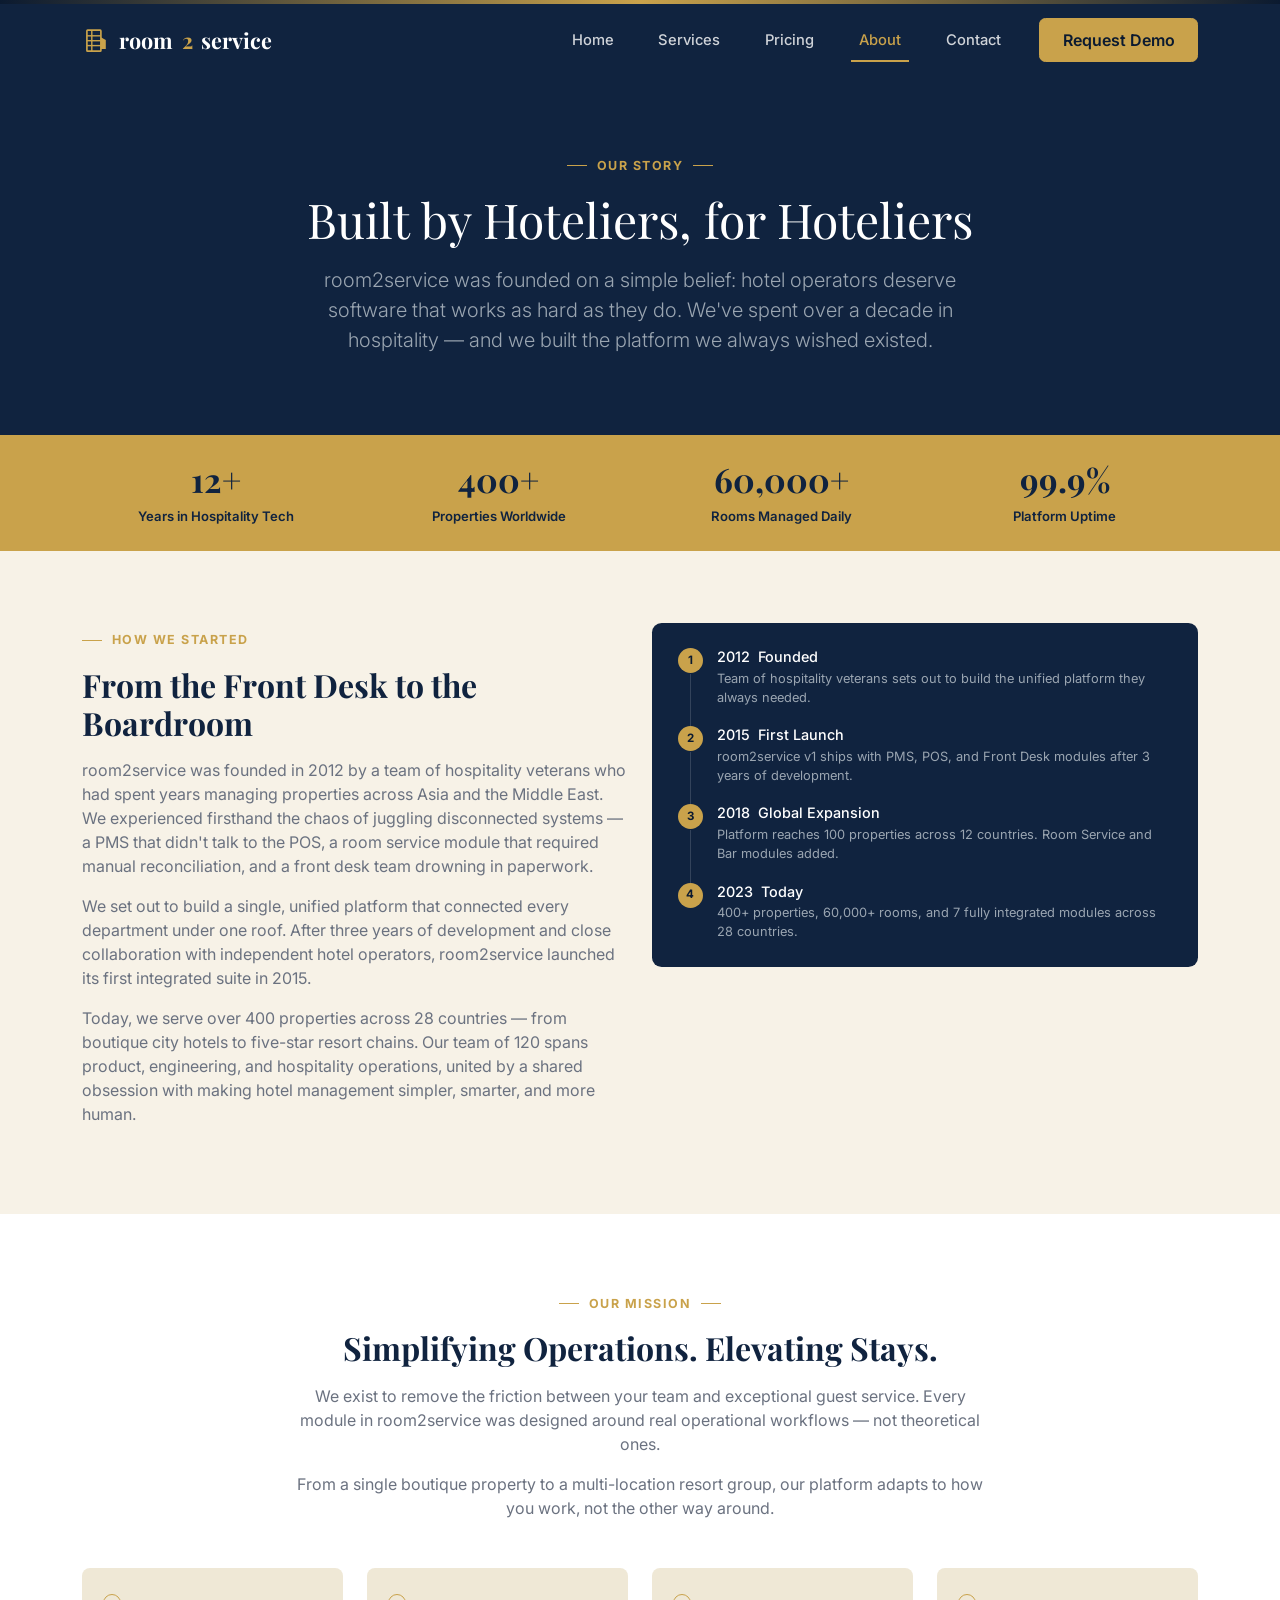
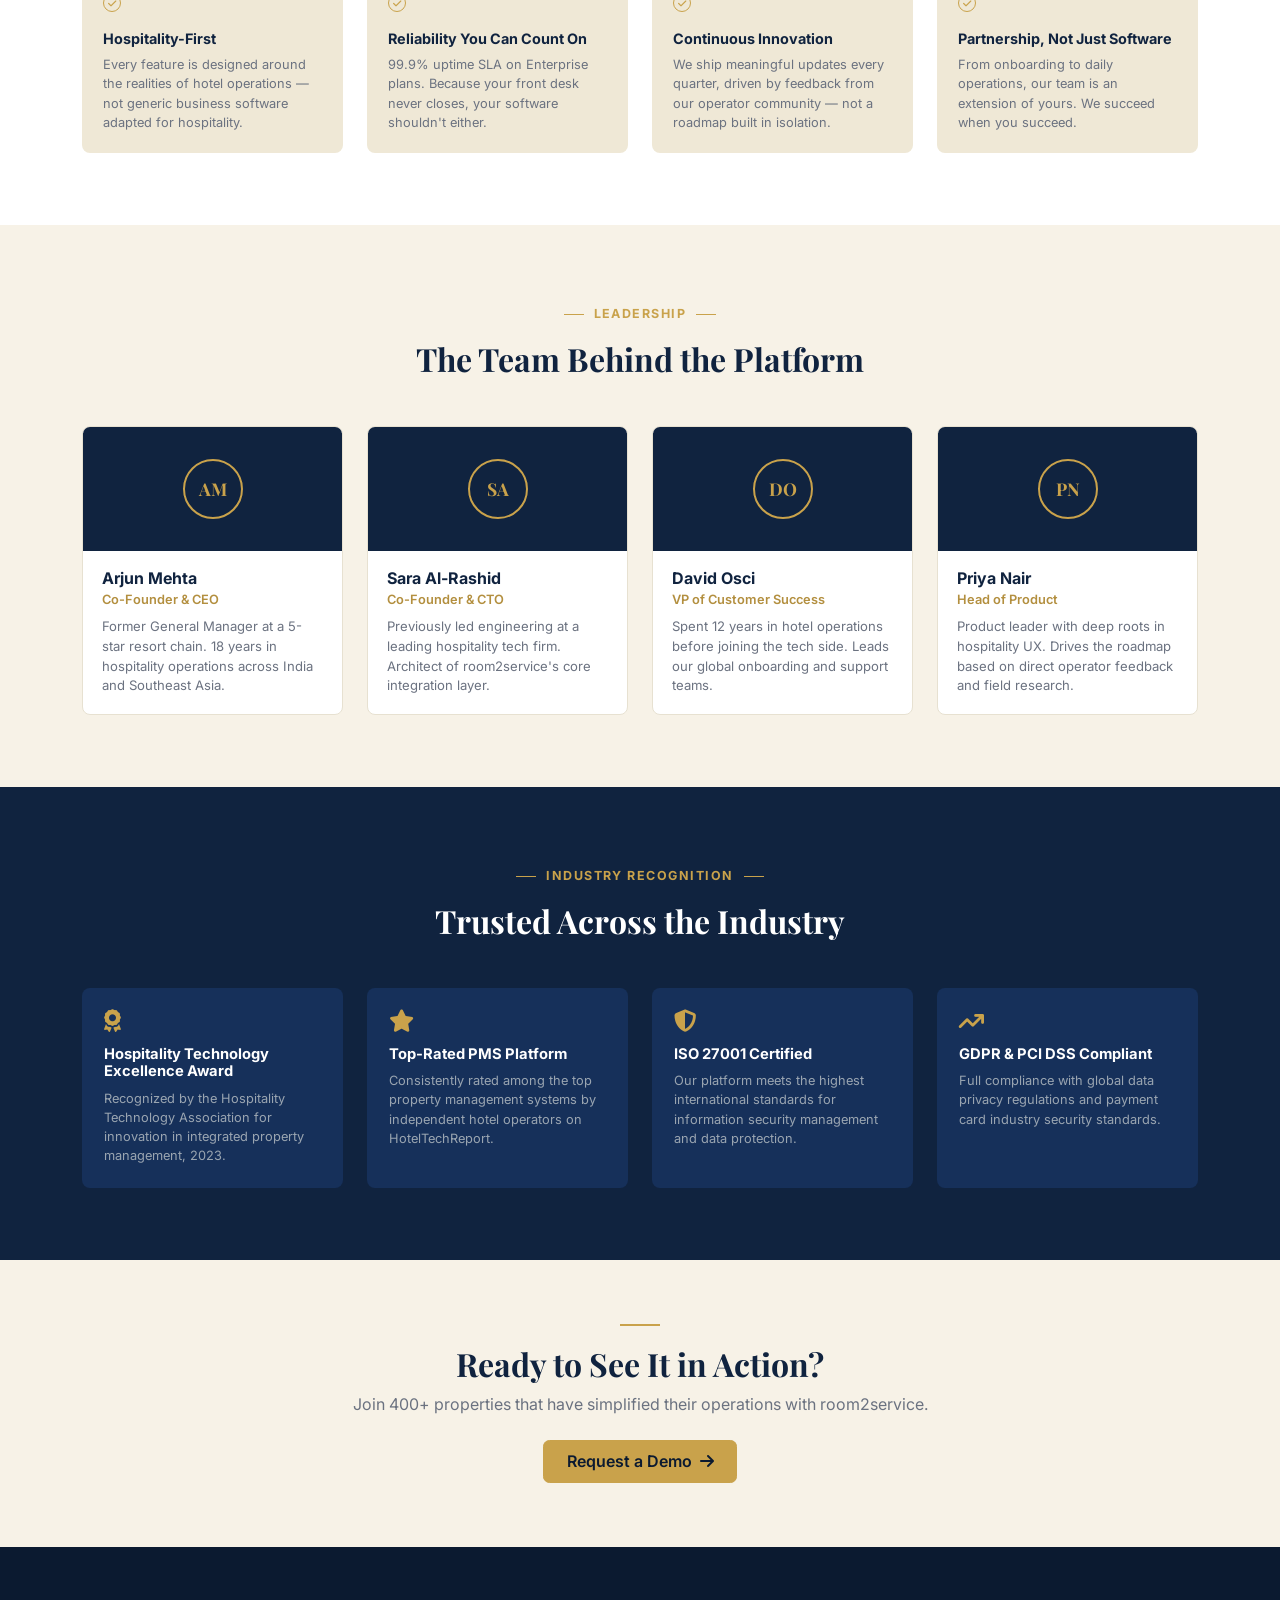
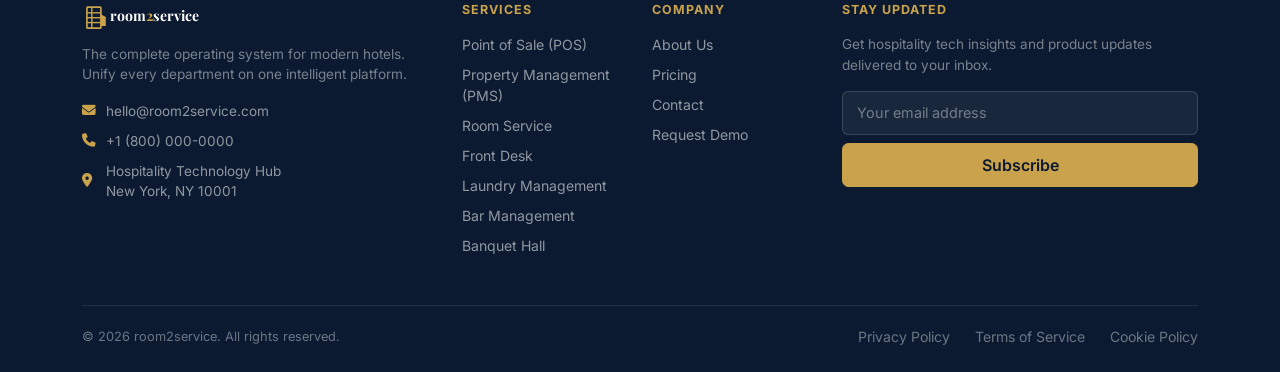
==== about.html @ 66273a43 "1st update" ====
<!doctype html>
<html lang="en">
<head>
<meta charset="UTF-8">
<meta name="viewport" content="width=device-width, initial-scale=1">
<title>About — room2service</title>
<link rel="icon" type="image/svg+xml" href="assets/logo-icon.svg">
<link rel="preconnect" href="https://fonts.googleapis.com">
<link href="https://fonts.googleapis.com/css2?family=Playfair+Display:wght@700;800&family=Inter:wght@400;500;600;700&display=swap" rel="stylesheet">
<link href="https://cdn.jsdelivr.net/npm/bootstrap@5.3.3/dist/css/bootstrap.min.css" rel="stylesheet">
<link rel="stylesheet" href="https://cdnjs.cloudflare.com/ajax/libs/font-awesome/6.5.1/css/all.min.css">
<link rel="stylesheet" href="css/style.css">
</head>
<body>

<div class="top-accent-bar"></div>

<!-- ===================== HEADER ===================== -->
<header class="site-header">
  <div class="container">
    <nav class="navbar navbar-expand-lg p-0">
      <a class="brand" href="index.html">
        <img src="assets/logo-icon.svg" alt="room2service logo">
        room<span class="two">2</span>service
      </a>
      <button class="navbar-toggler" type="button" data-bs-toggle="collapse" data-bs-target="#mainNav">
        <span class="navbar-toggler-icon"></span>
      </button>
      <div class="collapse navbar-collapse justify-content-end" id="mainNav">
        <ul class="navbar-nav site-nav align-items-lg-center py-3 py-lg-0">
          <li class="nav-item"><a class="nav-link" href="index.html">Home</a></li>
          <li class="nav-item"><a class="nav-link" href="services.html">Services</a></li>
          <li class="nav-item"><a class="nav-link" href="pricing.html">Pricing</a></li>
          <li class="nav-item"><a class="nav-link active" href="about.html">About</a></li>
          <li class="nav-item"><a class="nav-link" href="contact.html">Contact</a></li>
        </ul>
        <a href="contact.html" class="btn btn-gold mt-2 mt-lg-0 ms-lg-3">Request Demo</a>
      </div>
    </nav>
  </div>
</header>

<!-- ===================== HERO ===================== -->
<section class="hero-section text-center">
  <div class="container">
    <p class="eyebrow justify-content-center">OUR STORY</p>
    <h1 class="display-5 text-white">Built by Hoteliers, for Hoteliers</h1>
    <p class="lead mt-3 mx-auto" style="max-width:680px;">room2service was founded on a simple belief: hotel operators deserve software that works as hard as they do. We've spent over a decade in hospitality — and we built the platform we always wished existed.</p>
  </div>
</section>

<!-- ===================== GOLD STAT BAR ===================== -->
<div class="gold-stat-bar py-4">
  <div class="container">
    <div class="row text-center g-3">
      <div class="col-6 col-md-3">
        <h3>12+</h3>
        <p>Years in Hospitality Tech</p>
      </div>
      <div class="col-6 col-md-3">
        <h3>400+</h3>
        <p>Properties Worldwide</p>
      </div>
      <div class="col-6 col-md-3">
        <h3>60,000+</h3>
        <p>Rooms Managed Daily</p>
      </div>
      <div class="col-6 col-md-3">
        <h3>99.9%</h3>
        <p>Platform Uptime</p>
      </div>
    </div>
  </div>
</div>

<!-- ===================== STORY ===================== -->
<section class="section bg-cream">
  <div class="container">
    <div class="row gy-5 align-items-start">
      <div class="col-lg-6">
        <p class="eyebrow single">HOW WE STARTED</p>
        <h2>From the Front Desk to the Boardroom</h2>
        <p class="text-muted-custom mt-3">room2service was founded in 2012 by a team of hospitality veterans who had spent years managing properties across Asia and the Middle East. We experienced firsthand the chaos of juggling disconnected systems — a PMS that didn't talk to the POS, a room service module that required manual reconciliation, and a front desk team drowning in paperwork.</p>
        <p class="text-muted-custom">We set out to build a single, unified platform that connected every department under one roof. After three years of development and close collaboration with independent hotel operators, room2service launched its first integrated suite in 2015.</p>
        <p class="text-muted-custom">Today, we serve over 400 properties across 28 countries — from boutique city hotels to five-star resort chains. Our team of 120 spans product, engineering, and hospitality operations, united by a shared obsession with making hotel management simpler, smarter, and more human.</p>
      </div>
      <div class="col-lg-6">
        <div class="timeline-card">
          <div class="timeline-item">
            <div class="timeline-num">1</div>
            <div>
              <h6>2012 &nbsp;Founded</h6>
              <p>Team of hospitality veterans sets out to build the unified platform they always needed.</p>
            </div>
          </div>
          <div class="timeline-item">
            <div class="timeline-num">2</div>
            <div>
              <h6>2015 &nbsp;First Launch</h6>
              <p>room2service v1 ships with PMS, POS, and Front Desk modules after 3 years of development.</p>
            </div>
          </div>
          <div class="timeline-item">
            <div class="timeline-num">3</div>
            <div>
              <h6>2018 &nbsp;Global Expansion</h6>
              <p>Platform reaches 100 properties across 12 countries. Room Service and Bar modules added.</p>
            </div>
          </div>
          <div class="timeline-item">
            <div class="timeline-num">4</div>
            <div>
              <h6>2023 &nbsp;Today</h6>
              <p>400+ properties, 60,000+ rooms, and 7 fully integrated modules across 28 countries.</p>
            </div>
          </div>
        </div>
      </div>
    </div>
  </div>
</section>

<!-- ===================== MISSION ===================== -->
<section class="section">
  <div class="container text-center">
    <p class="eyebrow justify-content-center">OUR MISSION</p>
    <h2>Simplifying Operations. Elevating Stays.</h2>
    <p class="text-muted-custom mx-auto mt-3" style="max-width:700px;">We exist to remove the friction between your team and exceptional guest service. Every module in room2service was designed around real operational workflows — not theoretical ones.</p>
    <p class="text-muted-custom mx-auto" style="max-width:700px;">From a single boutique property to a multi-location resort group, our platform adapts to how you work, not the other way around.</p>

    <div class="row g-4 mt-4 text-start">
      <div class="col-md-6 col-lg-3">
        <div class="value-card">
          <span class="icon-circle-outline"><i class="fa-solid fa-check"></i></span>
          <h6 class="mt-2">Hospitality-First</h6>
          <p>Every feature is designed around the realities of hotel operations — not generic business software adapted for hospitality.</p>
        </div>
      </div>
      <div class="col-md-6 col-lg-3">
        <div class="value-card">
          <span class="icon-circle-outline"><i class="fa-solid fa-check"></i></span>
          <h6 class="mt-2">Reliability You Can Count On</h6>
          <p>99.9% uptime SLA on Enterprise plans. Because your front desk never closes, your software shouldn't either.</p>
        </div>
      </div>
      <div class="col-md-6 col-lg-3">
        <div class="value-card">
          <span class="icon-circle-outline"><i class="fa-solid fa-check"></i></span>
          <h6 class="mt-2">Continuous Innovation</h6>
          <p>We ship meaningful updates every quarter, driven by feedback from our operator community — not a roadmap built in isolation.</p>
        </div>
      </div>
      <div class="col-md-6 col-lg-3">
        <div class="value-card">
          <span class="icon-circle-outline"><i class="fa-solid fa-check"></i></span>
          <h6 class="mt-2">Partnership, Not Just Software</h6>
          <p>From onboarding to daily operations, our team is an extension of yours. We succeed when you succeed.</p>
        </div>
      </div>
    </div>
  </div>
</section>

<!-- ===================== TEAM ===================== -->
<section class="section bg-cream">
  <div class="container">
    <div class="text-center mb-5">
      <p class="eyebrow justify-content-center">LEADERSHIP</p>
      <h2>The Team Behind the Platform</h2>
    </div>
    <div class="row g-4">
      <div class="col-md-6 col-lg-3">
        <div class="team-card">
          <div class="avatar-block"><div class="avatar-circle">AM</div></div>
          <div class="info">
            <h6>Arjun Mehta</h6>
            <p class="role">Co-Founder &amp; CEO</p>
            <p class="bio">Former General Manager at a 5-star resort chain. 18 years in hospitality operations across India and Southeast Asia.</p>
          </div>
        </div>
      </div>
      <div class="col-md-6 col-lg-3">
        <div class="team-card">
          <div class="avatar-block"><div class="avatar-circle">SA</div></div>
          <div class="info">
            <h6>Sara Al-Rashid</h6>
            <p class="role">Co-Founder &amp; CTO</p>
            <p class="bio">Previously led engineering at a leading hospitality tech firm. Architect of room2service's core integration layer.</p>
          </div>
        </div>
      </div>
      <div class="col-md-6 col-lg-3">
        <div class="team-card">
          <div class="avatar-block"><div class="avatar-circle">DO</div></div>
          <div class="info">
            <h6>David Osci</h6>
            <p class="role">VP of Customer Success</p>
            <p class="bio">Spent 12 years in hotel operations before joining the tech side. Leads our global onboarding and support teams.</p>
          </div>
        </div>
      </div>
      <div class="col-md-6 col-lg-3">
        <div class="team-card">
          <div class="avatar-block"><div class="avatar-circle">PN</div></div>
          <div class="info">
            <h6>Priya Nair</h6>
            <p class="role">Head of Product</p>
            <p class="bio">Product leader with deep roots in hospitality UX. Drives the roadmap based on direct operator feedback and field research.</p>
          </div>
        </div>
      </div>
    </div>
  </div>
</section>

<!-- ===================== RECOGNITION ===================== -->
<section class="section bg-navy">
  <div class="container">
    <div class="text-center mb-5">
      <p class="eyebrow justify-content-center">INDUSTRY RECOGNITION</p>
      <h2 class="text-white">Trusted Across the Industry</h2>
    </div>
    <div class="row g-4">
      <div class="col-md-6 col-lg-3">
        <div class="recognition-card">
          <i class="fa-solid fa-award"></i>
          <h6>Hospitality Technology Excellence Award</h6>
          <p>Recognized by the Hospitality Technology Association for innovation in integrated property management, 2023.</p>
        </div>
      </div>
      <div class="col-md-6 col-lg-3">
        <div class="recognition-card">
          <i class="fa-solid fa-star"></i>
          <h6>Top-Rated PMS Platform</h6>
          <p>Consistently rated among the top property management systems by independent hotel operators on HotelTechReport.</p>
        </div>
      </div>
      <div class="col-md-6 col-lg-3">
        <div class="recognition-card">
          <i class="fa-solid fa-shield-halved"></i>
          <h6>ISO 27001 Certified</h6>
          <p>Our platform meets the highest international standards for information security management and data protection.</p>
        </div>
      </div>
      <div class="col-md-6 col-lg-3">
        <div class="recognition-card">
          <i class="fa-solid fa-arrow-trend-up"></i>
          <h6>GDPR &amp; PCI DSS Compliant</h6>
          <p>Full compliance with global data privacy regulations and payment card industry security standards.</p>
        </div>
      </div>
    </div>
  </div>
</section>

<!-- ===================== CTA ===================== -->
<section class="cta-band on-cream">
  <div class="container">
    <div class="divider"></div>
    <h2>Ready to See It in Action?</h2>
    <p class="text-muted-custom mb-4">Join 400+ properties that have simplified their operations with room2service.</p>
    <a href="contact.html" class="btn btn-gold">Request a Demo <i class="fa-solid fa-arrow-right ms-1"></i></a>
  </div>
</section>

<!-- ===================== FOOTER ===================== -->
<footer class="site-footer">
  <div class="container">
    <div class="row gy-4">
      <div class="col-lg-4">
        <a class="brand" href="index.html"><img src="assets/logo-icon.svg" alt="room2service logo">room<span class="two">2</span>service</a>
        <p class="tagline">The complete operating system for modern hotels. Unify every department on one intelligent platform.</p>
        <div class="contact-line"><i class="fa-solid fa-envelope"></i> hello@room2service.com</div>
        <div class="contact-line"><i class="fa-solid fa-phone"></i> +1 (800) 000-0000</div>
        <div class="contact-line"><i class="fa-solid fa-location-dot"></i> Hospitality Technology Hub<br>New York, NY 10001</div>
      </div>
      <div class="col-6 col-lg-2">
        <h6>Services</h6>
        <a href="services.html">Point of Sale (POS)</a>
        <a href="services.html">Property Management (PMS)</a>
        <a href="services.html">Room Service</a>
        <a href="services.html">Front Desk</a>
        <a href="services.html">Laundry Management</a>
        <a href="services.html">Bar Management</a>
        <a href="services.html">Banquet Hall</a>
      </div>
      <div class="col-6 col-lg-2">
        <h6>Company</h6>
        <a href="about.html">About Us</a>
        <a href="pricing.html">Pricing</a>
        <a href="contact.html">Contact</a>
        <a href="contact.html">Request Demo</a>
      </div>
      <div class="col-lg-4">
        <h6>Stay Updated</h6>
        <p class="tagline mb-3">Get hospitality tech insights and product updates delivered to your inbox.</p>
        <form class="footer-subscribe d-flex flex-column gap-2">
          <input type="email" class="form-control form-control-custom" placeholder="Your email address">
          <button type="submit" class="btn btn-gold">Subscribe</button>
        </form>
      </div>
    </div>
    <div class="footer-bottom d-flex flex-wrap justify-content-between align-items-center">
      <span>&copy; 2026 room2service. All rights reserved.</span>
      <span class="text-end">
        <a href="#">Privacy Policy</a>
        <a href="#">Terms of Service</a>
        <a href="#">Cookie Policy</a>
      </span>
    </div>
  </div>
</footer>

<script src="https://cdn.jsdelivr.net/npm/bootstrap@5.3.3/dist/js/bootstrap.bundle.min.js"></script>
<script src="js/script.js"></script>
</body>
</html>
---- css/style.css ----
/* ==========================================================================
   room2service — shared stylesheet
   ========================================================================== */

:root {
  --navy: #10233f;
  --navy-dark: #0b1a30;
  --navy-light: #16305a;
  --gold: #c9a24b;
  --gold-dark: #b38f3f;
  --cream: #f7f2e7;
  --cream-dark: #efe8d6;
  --ink: #10233f;
  --text-muted: #6b7280;
  --text-muted-light: #9aa5b1;
  --border-light: #e7e1d1;
  --white: #ffffff;

  --font-serif: "Playfair Display", Georgia, "Times New Roman", serif;
  --font-sans: "Inter", -apple-system, BlinkMacSystemFont, "Segoe UI", sans-serif;
}

html, body {
  scroll-behavior: smooth;
}

body {
  font-family: var(--font-sans);
  color: var(--ink);
  background-color: var(--white);
  -webkit-font-smoothing: antialiased;
}

h1, h2, h3, h4, h5,
.font-serif {
  font-family: var(--font-serif);
  font-weight: 700;
  color: var(--navy);
}

a {
  text-decoration: none;
}

.bg-cream { background-color: var(--cream); }
.bg-navy { background-color: var(--navy); }
.text-gold { color: var(--gold); }
.text-navy { color: var(--navy); }
.text-muted-custom { color: var(--text-muted); }

/* ---------- Eyebrow label ---------- */
.eyebrow {
  display: inline-flex;
  align-items: center;
  gap: .6rem;
  font-size: .78rem;
  font-weight: 700;
  letter-spacing: .12em;
  text-transform: uppercase;
  color: var(--gold);
  margin-bottom: 1rem;
}
.eyebrow::before,
.eyebrow::after {
  content: "";
  display: block;
  width: 20px;
  height: 1px;
  background: var(--gold);
}
.eyebrow.single::after { display: none; }

/* ---------- Top accent bar ---------- */
.top-accent-bar {
  height: 4px;
  width: 100%;
  background: linear-gradient(90deg, var(--navy-dark) 0%, var(--gold) 50%, var(--navy-dark) 100%);
}

/* ---------- Navbar ---------- */
.site-header {
  background-color: var(--navy);
  padding: .9rem 0;
}
.brand {
  display: flex;
  align-items: center;
  gap: .55rem;
  font-family: var(--font-serif);
  font-size: 1.35rem;
  font-weight: 700;
  color: var(--white);
}
.brand img { height: 28px; width: 28px; }
.brand .two { color: var(--gold); }

.site-nav .nav-link {
  color: rgba(255,255,255,.8);
  font-size: .92rem;
  font-weight: 500;
  margin: 0 .9rem;
  padding: .4rem 0;
  position: relative;
}
.site-nav .nav-link.active,
.site-nav .nav-link:hover {
  color: var(--gold);
}
.site-nav .nav-link.active::after {
  content: "";
  position: absolute;
  left: 0;
  bottom: -4px;
  width: 100%;
  height: 2px;
  background: var(--gold);
}

.btn-gold {
  background-color: var(--gold);
  border-color: var(--gold);
  color: var(--navy-dark);
  font-weight: 600;
  padding: .55rem 1.4rem;
  border-radius: .4rem;
  white-space: nowrap;
}
.btn-gold:hover {
  background-color: var(--gold-dark);
  border-color: var(--gold-dark);
  color: var(--navy-dark);
}

.btn-outline-light-custom {
  background: transparent;
  border: 1px solid rgba(255,255,255,.35);
  color: var(--white);
  font-weight: 600;
  padding: .55rem 1.4rem;
  border-radius: .4rem;
}
.btn-outline-light-custom:hover {
  background: rgba(255,255,255,.08);
  color: var(--white);
}

.btn-outline-navy {
  background: transparent;
  border: 1px solid var(--navy);
  color: var(--navy);
  font-weight: 600;
  padding: .55rem 1.4rem;
  border-radius: .4rem;
}
.btn-outline-navy:hover {
  background: var(--navy);
  color: var(--white);
}

.navbar-toggler {
  border-color: rgba(255,255,255,.4);
}
.navbar-toggler-icon {
  filter: invert(1);
}

/* ---------- Hero sections ---------- */
.hero-section {
  background-color: var(--navy);
  padding: 4.5rem 0 4rem;
}
.hero-section p.lead {
  color: var(--text-muted-light);
}

.hero-badges {
  display: flex;
  flex-wrap: wrap;
  gap: 1.6rem;
  font-size: .85rem;
  color: var(--text-muted-light);
}
.hero-badges span { display: inline-flex; align-items: center; gap: .4rem; }
.hero-badges i { color: var(--gold); }

/* trust logo strip under hero */
.logo-strip {
  background-color: var(--navy-dark);
  padding: 1.2rem 0;
}
.logo-strip span {
  color: rgba(255,255,255,.35);
  font-weight: 600;
  font-size: .95rem;
  letter-spacing: .02em;
}

/* ---------- Dashboard mock card (home hero) ---------- */
.mock-window {
  background-color: var(--navy-dark);
  border: 1px solid rgba(255,255,255,.08);
  border-radius: .75rem;
  padding: 1.1rem;
  box-shadow: 0 30px 60px rgba(0,0,0,.35);
  position: relative;
}
.mock-window .dots span {
  display: inline-block;
  width: 8px;
  height: 8px;
  border-radius: 50%;
  background: rgba(255,255,255,.25);
  margin-right: 5px;
}
.mock-stat {
  background: rgba(255,255,255,.04);
  border: 1px solid rgba(255,255,255,.06);
  border-radius: .5rem;
  padding: .6rem .8rem;
}
.mock-stat .label { font-size: .7rem; color: var(--text-muted-light); }
.mock-stat .value { font-size: 1.05rem; font-weight: 700; color: var(--white); }
.mock-module-pill {
  background: rgba(255,255,255,.06);
  border-radius: .35rem;
  padding: .45rem .3rem;
  text-align: center;
  font-size: .68rem;
  color: rgba(255,255,255,.75);
}
.mock-module-pill.active {
  background: var(--gold);
  color: var(--navy-dark);
  font-weight: 700;
}
.mock-activity-row {
  border-top: 1px solid rgba(255,255,255,.06);
  padding: .55rem 0;
  font-size: .78rem;
  color: rgba(255,255,255,.75);
}
.mock-activity-row .dot {
  width: 6px; height: 6px; border-radius: 50%; background: var(--gold);
  display: inline-block; margin-right: .5rem;
}
.mock-floating-tag {
  position: absolute;
  background: var(--navy);
  border: 1px solid rgba(255,255,255,.1);
  border-radius: .4rem;
  padding: .35rem .7rem;
  font-size: .72rem;
  font-weight: 600;
  box-shadow: 0 10px 20px rgba(0,0,0,.3);
}
.mock-floating-tag.top-right { top: -14px; right: -10px; color: var(--gold); }
.mock-floating-tag.bottom-left { bottom: -14px; left: -10px; color: #4ade80; }

/* ---------- Section paddings ---------- */
.section {
  padding: 4.5rem 0;
}
.section-sm { padding: 3rem 0; }

/* ---------- Stat blocks ---------- */
.stat-block h3 {
  font-size: 2.4rem;
  color: var(--gold);
  margin-bottom: .3rem;
}
.stat-block.on-navy h3 { color: var(--gold); }
.stat-block p.stat-label {
  font-family: var(--font-sans);
  font-weight: 600;
  color: var(--navy);
  margin-bottom: .3rem;
}
.stat-block p.stat-desc {
  color: var(--text-muted);
  font-size: .9rem;
}
.stat-divider {
  border-left: 1px solid var(--border-light);
}

.gold-stat-bar {
  background-color: var(--gold);
}
.gold-stat-bar h3 {
  color: var(--navy);
  font-size: 2.1rem;
}
.gold-stat-bar p {
  color: var(--navy);
  font-weight: 600;
  font-size: .82rem;
  margin: 0;
}

/* ---------- Module / feature cards ---------- */
.module-card {
  background-color: var(--navy);
  border-radius: .6rem;
  padding: 1.6rem;
  height: 100%;
  transition: transform .15s ease;
}
.module-card:hover { transform: translateY(-3px); }
.module-card .icon-box {
  width: 42px; height: 42px;
  background: rgba(255,255,255,.08);
  border-radius: .4rem;
  display: flex; align-items: center; justify-content: center;
  color: var(--gold);
  font-size: 1.1rem;
  margin-bottom: 1rem;
}
.module-card .badge-tag {
  float: right;
  font-size: .65rem;
  color: rgba(255,255,255,.4);
  font-weight: 700;
}
.module-card h5 { color: var(--white); font-family: var(--font-sans); font-weight: 700; }
.module-card p { color: var(--text-muted-light); font-size: .88rem; margin-bottom: .5rem;}
.module-card a.learn-more { color: var(--gold); font-size: .85rem; font-weight: 600; }

/* small tab pill buttons (services page) */
.module-tab {
  border: 1px solid var(--border-light);
  background: var(--white);
  color: var(--navy);
  font-weight: 600;
  font-size: .88rem;
  padding: .55rem 1.1rem;
  border-radius: .4rem;
  display: inline-flex;
  align-items: center;
  gap: .5rem;
}
.module-tab.active {
  background: var(--navy);
  color: var(--white);
  border-color: var(--navy);
}
.module-tab:hover:not(.active) {
  border-color: var(--gold);
  color: var(--gold-dark);
}

/* feature list item with circular check icon */
.feature-box {
  background: var(--white);
  border: 1px solid var(--border-light);
  border-radius: .5rem;
  padding: 1rem 1.1rem;
  height: 100%;
}
.feature-box .icon-circle {
  color: var(--gold);
  margin-right: .5rem;
}
.feature-box h6 { font-family: var(--font-sans); font-weight: 700; margin-bottom: .3rem; }
.feature-box p { font-size: .85rem; color: var(--text-muted); margin: 0; }

.icon-circle-outline {
  display: inline-flex;
  align-items: center;
  justify-content: center;
  width: 18px; height: 18px;
  border: 1.5px solid var(--gold);
  border-radius: 50%;
  color: var(--gold);
  font-size: .6rem;
  flex-shrink: 0;
}

/* ---------- Testimonial ---------- */
.testimonial-section {
  background-color: var(--navy);
  padding: 3.5rem 0;
}
.testimonial-section .quote {
  font-family: var(--font-serif);
  font-style: italic;
  font-size: 1.4rem;
  color: var(--white);
  max-width: 780px;
  margin: 0 auto;
}
.logo-row {
  display: flex;
  justify-content: center;
  flex-wrap: wrap;
  gap: 2.5rem;
  color: rgba(255,255,255,.3);
  font-weight: 600;
  font-size: .9rem;
  margin-bottom: 2rem;
}

/* ---------- Pricing cards ---------- */
.price-card {
  background: var(--white);
  border: 1px solid var(--border-light);
  border-radius: .6rem;
  padding: 1.8rem;
  height: 100%;
  position: relative;
}
.price-card.featured {
  background: var(--navy);
  color: var(--white);
  border: none;
  transform: scale(1.03);
  box-shadow: 0 20px 40px rgba(16,35,63,.25);
}
.price-card.featured h3,
.price-card.featured h4,
.price-card.featured p { color: var(--white); }
.price-card .most-popular-tag {
  position: absolute;
  top: -1px; left: -1px; right: -1px;
  background: var(--gold);
  color: var(--navy-dark);
  text-align: center;
  font-size: .72rem;
  font-weight: 700;
  letter-spacing: .08em;
  padding: .4rem;
  border-radius: .6rem .6rem 0 0;
}
.price-card h4 { font-family: var(--font-sans); font-weight: 700; margin-bottom: .2rem; }
.price-card .plan-desc { font-size: .84rem; color: var(--text-muted); margin-bottom: 1rem; }
.price-card.featured .plan-desc { color: var(--text-muted-light); }
.price-cta-box {
  background: var(--cream);
  border-radius: .4rem;
  padding: .8rem 1rem;
  margin-bottom: 1.3rem;
}
.price-card.featured .price-cta-box {
  background: rgba(255,255,255,.06);
}
.price-cta-box .cta-label { font-weight: 700; font-size: .95rem; }
.price-cta-box .cta-sub { font-size: .78rem; color: var(--text-muted); }
.price-card.featured .cta-sub { color: var(--text-muted-light); }

.included-modules-label {
  font-size: .72rem;
  font-weight: 700;
  letter-spacing: .06em;
  color: var(--text-muted);
  margin-bottom: .6rem;
}
.price-card.featured .included-modules-label { color: var(--text-muted-light); }

.module-chip {
  display: inline-block;
  border: 1px solid var(--border-light);
  border-radius: .3rem;
  font-size: .74rem;
  padding: .25rem .55rem;
  margin: 0 .35rem .35rem 0;
  color: var(--navy);
}
.price-card.featured .module-chip {
  border-color: rgba(255,255,255,.2);
  color: var(--white);
  background: rgba(255,255,255,.05);
}

.price-feature-list {
  list-style: none;
  padding: 0;
  margin: 0 0 1.3rem;
}
.price-feature-list li {
  display: flex;
  align-items: flex-start;
  gap: .5rem;
  font-size: .85rem;
  padding: .3rem 0;
}
.price-feature-list li.disabled {
  color: var(--text-muted-light);
}
.price-feature-list li i { color: var(--gold); margin-top: .2rem; }
.price-feature-list li.disabled i { color: var(--border-light); }

/* compare table */
.compare-table {
  width: 100%;
  border-collapse: collapse;
  font-size: .88rem;
}
.compare-table thead th {
  background: var(--navy);
  color: var(--white);
  font-family: var(--font-sans);
  font-weight: 700;
  padding: .8rem 1rem;
  text-align: left;
}
.compare-table thead th:not(:first-child) { text-align: center; }
.compare-table td {
  padding: .7rem 1rem;
  border-bottom: 1px solid var(--border-light);
  color: var(--navy);
}
.compare-table td:not(:first-child) { text-align: center; }
.compare-table tr.group-row td {
  background: var(--cream);
  font-weight: 700;
  font-size: .74rem;
  letter-spacing: .06em;
  text-transform: uppercase;
  color: var(--gold-dark);
}
.compare-table i.fa-check-circle { color: var(--gold); }
.compare-table i.fa-circle { color: var(--border-light); }

/* ---------- FAQ accordion ---------- */
.faq-item {
  background: var(--white);
  border: 1px solid var(--border-light);
  border-radius: .5rem;
  margin-bottom: .8rem;
  overflow: hidden;
}
.faq-question {
  padding: 1rem 1.3rem;
  font-weight: 700;
  font-size: .95rem;
  color: var(--navy);
  display: flex;
  justify-content: space-between;
  align-items: center;
  cursor: pointer;
}
.faq-question i { color: var(--gold); transition: transform .2s ease; }
.faq-item.open .faq-question i { transform: rotate(180deg); }
.faq-answer {
  max-height: 0;
  overflow: hidden;
  transition: max-height .25s ease;
  padding: 0 1.3rem;
  font-size: .88rem;
  color: var(--text-muted);
}
.faq-item.open .faq-answer {
  max-height: 300px;
  padding: 0 1.3rem 1.1rem;
}

/* ---------- Team / recognition cards (about) ---------- */
.team-card {
  background: var(--white);
  border: 1px solid var(--border-light);
  border-radius: .5rem;
  overflow: hidden;
  height: 100%;
}
.team-card .avatar-block {
  background: var(--navy);
  padding: 2rem 0;
  text-align: center;
}
.team-card .avatar-circle {
  width: 60px; height: 60px;
  border-radius: 50%;
  border: 2px solid var(--gold);
  color: var(--gold);
  font-family: var(--font-serif);
  font-weight: 700;
  display: flex; align-items: center; justify-content: center;
  margin: 0 auto;
  font-size: 1.1rem;
}
.team-card .info { padding: 1.1rem 1.2rem; }
.team-card h6 { font-family: var(--font-sans); font-weight: 700; margin-bottom: .15rem; }
.team-card .role { color: var(--gold-dark); font-size: .8rem; font-weight: 600; margin-bottom: .5rem; }
.team-card p.bio { font-size: .82rem; color: var(--text-muted); margin: 0; }

.recognition-card {
  background: var(--navy-light);
  border-radius: .5rem;
  padding: 1.4rem;
  height: 100%;
}
.recognition-card i { color: var(--gold); font-size: 1.4rem; margin-bottom: .8rem; }
.recognition-card h6 { color: var(--white); font-family: var(--font-sans); font-weight: 700; font-size: .92rem; }
.recognition-card p { color: var(--text-muted-light); font-size: .8rem; margin: 0; }

/* ---------- Timeline card (about story) ---------- */
.timeline-card {
  background: var(--navy);
  border-radius: .6rem;
  padding: 1.6rem;
  color: var(--white);
}
.timeline-item {
  display: flex;
  gap: .9rem;
  padding-bottom: 1.2rem;
  position: relative;
}
.timeline-item:last-child { padding-bottom: 0; }
.timeline-item::before {
  content: "";
  position: absolute;
  left: 12px; top: 26px; bottom: 0;
  width: 1px;
  background: rgba(255,255,255,.15);
}
.timeline-item:last-child::before { display: none; }
.timeline-num {
  flex-shrink: 0;
  width: 25px; height: 25px;
  border-radius: 50%;
  background: var(--gold);
  color: var(--navy-dark);
  font-size: .72rem;
  font-weight: 700;
  display: flex; align-items: center; justify-content: center;
}
.timeline-item h6 { color: var(--white); font-family: var(--font-sans); font-size: .9rem; margin-bottom: .2rem;}
.timeline-item p { color: var(--text-muted-light); font-size: .8rem; margin: 0; }

/* mission / value cards */
.value-card {
  background: var(--cream-dark);
  border-radius: .5rem;
  padding: 1.3rem;
  height: 100%;
}
.value-card .icon-circle-outline { margin-bottom: .6rem; }
.value-card h6 { font-family: var(--font-sans); font-weight: 700; font-size: .9rem; }
.value-card p { font-size: .8rem; color: var(--text-muted); margin: 0; }

/* ---------- Forms ---------- */
.form-label-custom {
  font-size: .85rem;
  font-weight: 600;
  color: var(--navy);
  margin-bottom: .35rem;
}
.form-control-custom {
  border: 1px solid var(--border-light);
  border-radius: .4rem;
  padding: .65rem .9rem;
  font-size: .9rem;
}
.form-control-custom:focus {
  border-color: var(--gold);
  box-shadow: 0 0 0 .2rem rgba(201,162,75,.15);
}
.help-chip {
  border: 1px solid var(--border-light);
  border-radius: .4rem;
  padding: .5rem .4rem;
  text-align: center;
  font-size: .82rem;
  font-weight: 600;
  color: var(--navy);
  cursor: pointer;
  background: var(--white);
}
.help-chip.active {
  background: var(--navy);
  color: var(--white);
  border-color: var(--navy);
}

.contact-form-card {
  background: var(--white);
  border: 1px solid var(--border-light);
  border-radius: .6rem;
  padding: 1.8rem;
}

.contact-info-item {
  display: flex;
  gap: .8rem;
  background: var(--white);
  border: 1px solid var(--border-light);
  border-radius: .5rem;
  padding: 1rem 1.1rem;
  margin-bottom: 1rem;
}
.contact-info-item .icon-box-sm {
  width: 36px; height: 36px;
  background: var(--cream);
  color: var(--gold-dark);
  border-radius: .35rem;
  display: flex; align-items: center; justify-content: center;
  flex-shrink: 0;
}
.contact-info-item .label { font-size: .72rem; color: var(--text-muted); text-transform: uppercase; letter-spacing: .04em; }
.contact-info-item .value { font-weight: 700; color: var(--navy); font-size: .92rem; }
.contact-info-item .sub { font-size: .78rem; color: var(--text-muted); }

.customer-box {
  background: var(--navy);
  border-radius: .5rem;
  padding: 1.3rem;
}
.customer-box h6 { color: var(--white); font-family: var(--font-sans); font-weight: 700; }
.customer-box p { color: var(--text-muted-light); font-size: .82rem; }

/* Request-a-demo mini form (home CTA) */
.demo-form-card {
  background: var(--navy);
  border-radius: .6rem;
  padding: 1.8rem;
  color: var(--white);
}
.demo-form-card .form-control-custom {
  background: rgba(255,255,255,.06);
  border-color: rgba(255,255,255,.15);
  color: var(--white);
}
.demo-form-card .form-control-custom::placeholder { color: rgba(255,255,255,.4); }
.demo-form-card small { color: var(--text-muted-light); }

/* ---------- CTA band ---------- */
.cta-band {
  text-align: center;
  padding: 4rem 0;
}
.cta-band.on-navy { background: var(--navy); }
.cta-band.on-cream { background: var(--cream); }
.cta-band.on-navy p, .cta-band.on-navy h2 { color: var(--white); }
.cta-band .divider {
  width: 40px; height: 2px; background: var(--gold);
  margin: 0 auto 1.2rem;
}

/* ---------- Footer ---------- */
.site-footer {
  background-color: var(--navy-dark);
  color: rgba(255,255,255,.6);
  padding: 3.5rem 0 1.5rem;
  font-size: .9rem;
}
.site-footer .brand { color: var(--white); margin-bottom: .8rem; }
.site-footer p.tagline { color: rgba(255,255,255,.45); font-size: .85rem; }
.site-footer h6 {
  color: var(--gold);
  font-family: var(--font-sans);
  font-size: .78rem;
  font-weight: 700;
  letter-spacing: .08em;
  text-transform: uppercase;
  margin-bottom: 1rem;
}
.site-footer a {
  color: rgba(255,255,255,.55);
  display: block;
  margin-bottom: .55rem;
  font-size: .88rem;
}
.site-footer a:hover { color: var(--gold); }
.site-footer .contact-line {
  display: flex;
  align-items: center;
  gap: .5rem;
  color: rgba(255,255,255,.55);
  font-size: .85rem;
  margin-bottom: .6rem;
}
.site-footer .contact-line i { color: var(--gold); width: 16px; }
.footer-subscribe input {
  background: rgba(255,255,255,.06);
  border: 1px solid rgba(255,255,255,.15);
  color: var(--white);
}
.footer-subscribe input::placeholder { color: rgba(255,255,255,.4); }
.footer-bottom {
  border-top: 1px solid rgba(255,255,255,.1);
  margin-top: 2.5rem;
  padding-top: 1.3rem;
  font-size: .8rem;
  color: rgba(255,255,255,.4);
}
.footer-bottom a { display: inline; margin: 0 0 0 1.3rem; color: rgba(255,255,255,.4); }

/* ---------- Responsive ---------- */
@media (max-width: 991.98px) {
  .price-card.featured { transform: none; }
  .stat-divider { border-left: none; border-top: 1px solid var(--border-light); padding-top: 1rem; margin-top: 1rem; }
  .hero-section { text-align: center; }
}

@media (max-width: 767.98px) {
  .section { padding: 3rem 0; }
  h1 { font-size: 1.9rem !important; }
  h2 { font-size: 1.6rem !important; }
  .testimonial-section .quote { font-size: 1.1rem; }
  .footer-bottom .text-end { text-align: left !important; margin-top: .8rem; }
  .footer-bottom a:first-child { margin-left: 0; }
}
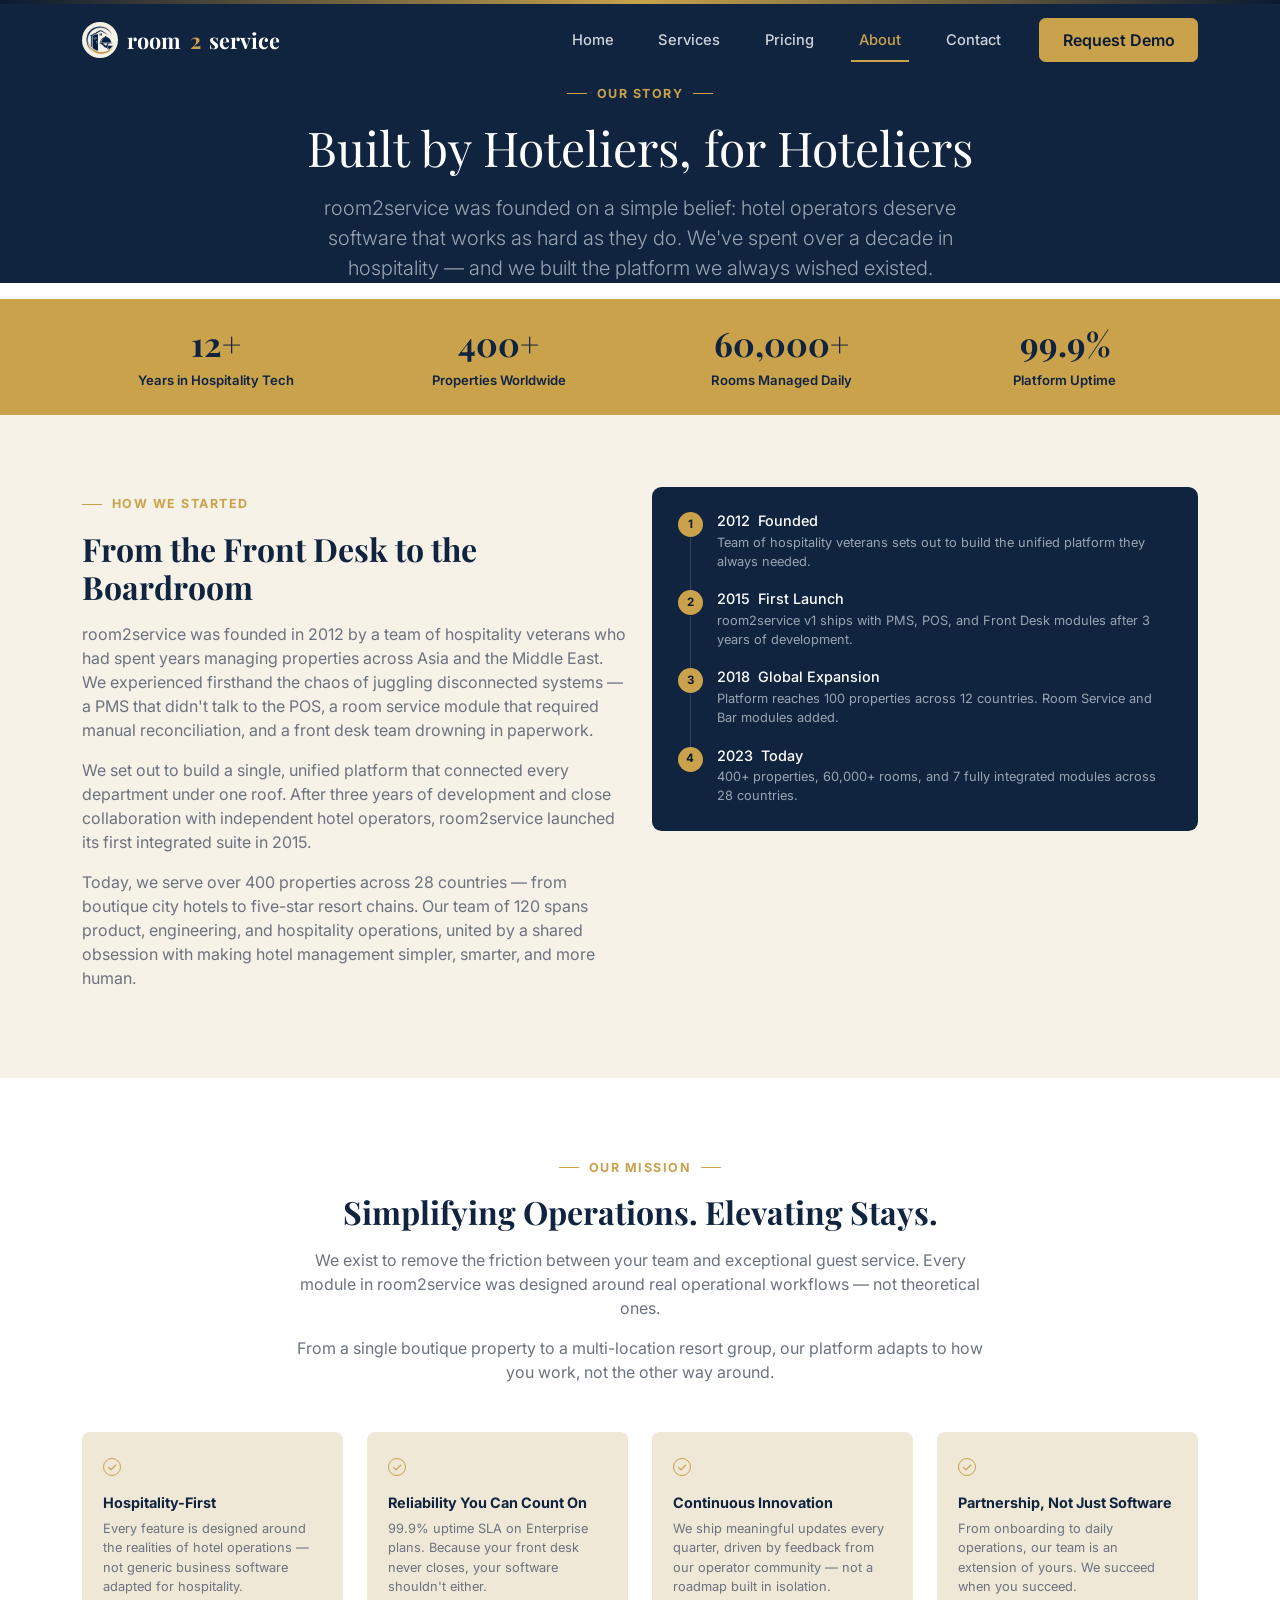
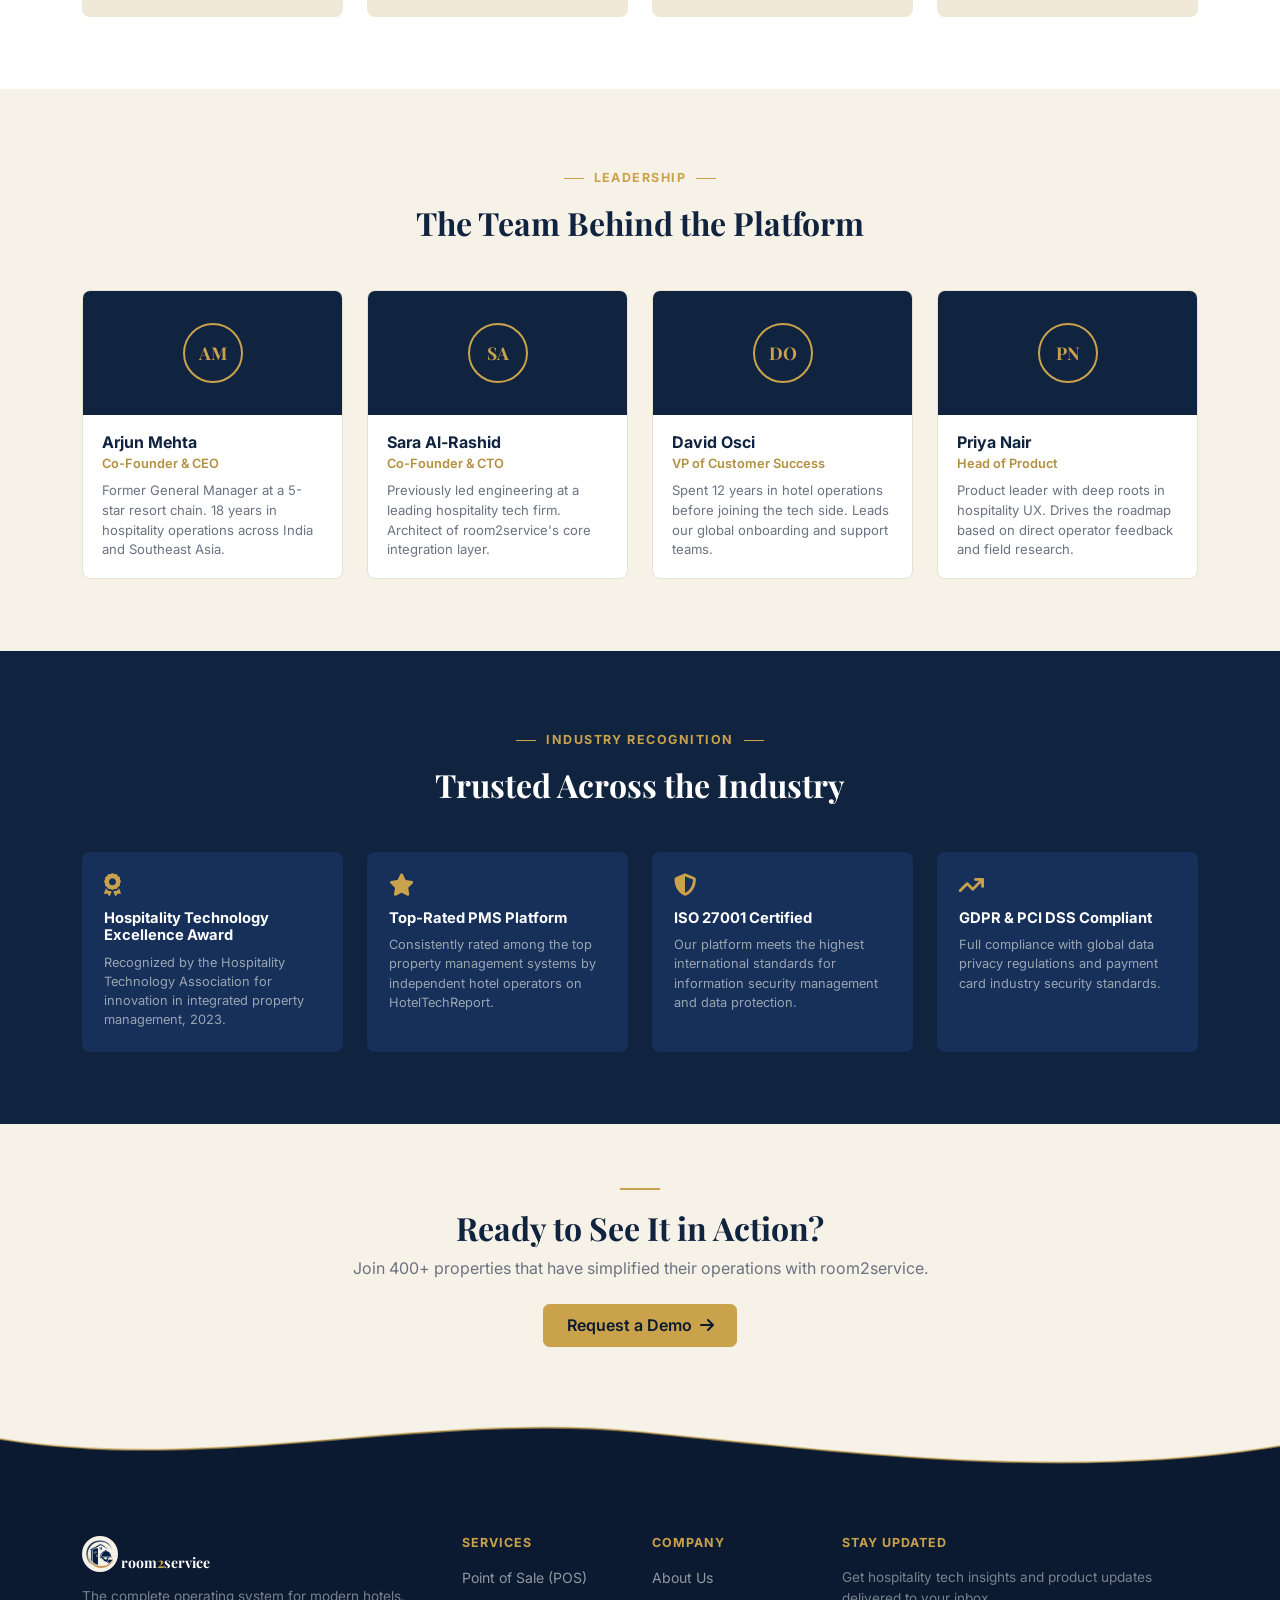
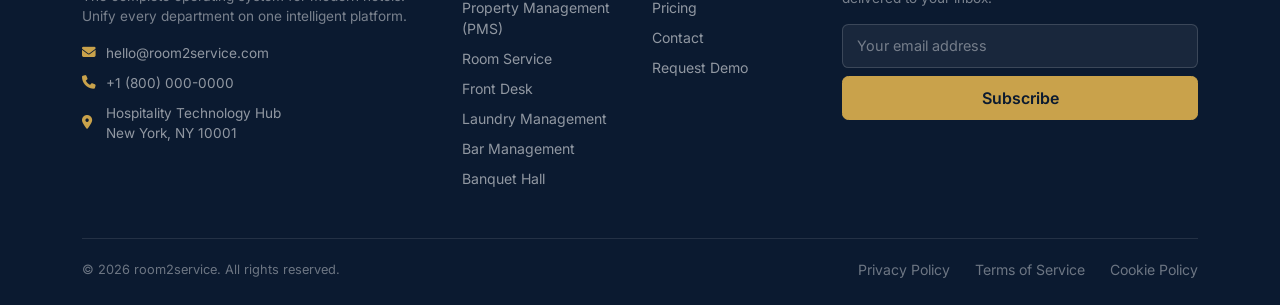
==== commit 5599296c: "Update logo assets and implement sticky header with shadow effect" ====
--- a/about.html
+++ b/about.html
@@ -20,7 +20,7 @@
   <div class="container">
     <nav class="navbar navbar-expand-lg p-0">
       <a class="brand" href="index.html">
-        <img src="assets/logo-icon.svg" alt="room2service logo">
+        <span class="logo-badge"><img src="assets/logoV2-icon.png" alt="room2service logo" class="brand-logo-v2"></span>
         room<span class="two">2</span>service
       </a>
       <button class="navbar-toggler" type="button" data-bs-toggle="collapse" data-bs-target="#mainNav">
@@ -263,12 +263,19 @@
   </div>
 </section>
 
+<!-- ===================== FOOTER WAVE ===================== -->
+<div class="footer-wave">
+  <svg viewBox="0 0 1440 100" preserveAspectRatio="none" xmlns="http://www.w3.org/2000/svg">
+    <path d="M0,40 C240,90 480,0 720,30 C960,60 1200,100 1440,50 L1440,100 L0,100 Z" fill="#0b1a30"></path>
+    <path d="M0,40 C240,90 480,0 720,30 C960,60 1200,100 1440,50" fill="none" stroke="#c9a24b" stroke-width="3" opacity="0.6"></path>
+  </svg>
+</div>
 <!-- ===================== FOOTER ===================== -->
 <footer class="site-footer">
   <div class="container">
     <div class="row gy-4">
       <div class="col-lg-4">
-        <a class="brand" href="index.html"><img src="assets/logo-icon.svg" alt="room2service logo">room<span class="two">2</span>service</a>
+        <a class="brand" href="index.html"><span class="logo-badge"><img src="assets/logoV2-icon.png" alt="room2service logo" class="brand-logo-v2 footer-logo-v2"></span> room<span class="two">2</span>service</a>
         <p class="tagline">The complete operating system for modern hotels. Unify every department on one intelligent platform.</p>
         <div class="contact-line"><i class="fa-solid fa-envelope"></i> hello@room2service.com</div>
         <div class="contact-line"><i class="fa-solid fa-phone"></i> +1 (800) 000-0000</div>
--- a/css/style.css
+++ b/css/style.css
@@ -81,6 +81,14 @@
 .site-header {
   background-color: var(--navy);
   padding: .9rem 0;
+  position: sticky;
+  top: 0;
+  z-index: 1030;
+  transition: box-shadow .3s ease, padding .3s ease;
+}
+.site-header.scrolled {
+  padding: .55rem 0;
+  box-shadow: 0 8px 24px rgba(0,0,0,.25);
 }
 .brand {
   display: flex;
@@ -93,6 +101,16 @@
 }
 .brand img { height: 28px; width: 28px; }
 .brand .two { color: var(--gold); }
+.logo-badge {
+  display: inline-flex;
+  align-items: center;
+  justify-content: center;
+  background-color: var(--cream);
+  border-radius: 50%;
+  padding: 4px;
+}
+.brand-logo-v2 { height: 26px; width: 26px; display: block; }
+.footer-logo-v2 { height: 30px; width: 30px; }
 
 .site-nav .nav-link {
   color: rgba(255,255,255,.8);
@@ -167,10 +185,74 @@
 /* ---------- Hero sections ---------- */
 .hero-section {
   background-color: var(--navy);
-  padding: 4.5rem 0 4rem;
+  padding: 0;
 }
 .hero-section p.lead {
   color: var(--text-muted-light);
+}
+.hero-slide-pad {
+  padding: 4.5rem 0 4rem;
+}
+
+/* ---------- Hero Carousel ---------- */
+.hero-carousel .carousel-item {
+  background-color: var(--navy);
+}
+.hero-carousel-arrow {
+  width: 44px;
+  height: 44px;
+  border-radius: 50%;
+  display: inline-flex;
+  align-items: center;
+  justify-content: center;
+  background: rgba(255,255,255,.08);
+  border: 1px solid rgba(255,255,255,.25);
+  color: var(--white);
+  transition: background .25s ease, border-color .25s ease;
+}
+.carousel-control-prev,
+.carousel-control-next {
+  width: auto;
+  top: auto;
+  bottom: 24px;
+  opacity: 1;
+}
+.carousel-control-prev { left: auto; right: 88px; }
+.carousel-control-next { right: 32px; }
+.carousel-control-prev:hover .hero-carousel-arrow,
+.carousel-control-next:hover .hero-carousel-arrow {
+  background: var(--gold);
+  border-color: var(--gold);
+  color: var(--navy-dark);
+}
+.hero-carousel-dots {
+  position: absolute;
+  bottom: 34px;
+  left: 0;
+  right: auto;
+  margin: 0 0 0 calc((100% - 1300px) / 2 + 12px);
+  justify-content: flex-start;
+}
+.hero-carousel-dots [data-bs-target] {
+  width: 8px;
+  height: 8px;
+  border-radius: 50%;
+  background-color: rgba(255,255,255,.3);
+  border: none;
+  opacity: 1;
+  margin: 0 4px;
+}
+.hero-carousel-dots [data-bs-target].active {
+  background-color: var(--gold);
+  width: 22px;
+  border-radius: 4px;
+}
+@media (max-width: 1350px) {
+  .hero-carousel-dots { margin-left: 1.5rem; }
+}
+@media (max-width: 991.98px) {
+  .carousel-control-prev, .carousel-control-next { display: none; }
+  .hero-carousel-dots { position: static; margin: 1rem 0 0; justify-content: center; }
 }
 
 .hero-badges {
@@ -736,6 +818,19 @@
   margin: 0 auto 1.2rem;
 }
 
+/* ---------- Footer Wave ---------- */
+.footer-wave {
+  line-height: 0;
+  background-color: var(--cream);
+  margin-bottom: -1px;
+}
+.footer-wave.on-navy { background-color: var(--navy); }
+.footer-wave svg {
+  display: block;
+  width: 100%;
+  height: 70px;
+}
+
 /* ---------- Footer ---------- */
 .site-footer {
   background-color: var(--navy-dark);
@@ -800,3 +895,77 @@
   .footer-bottom .text-end { text-align: left !important; margin-top: .8rem; }
   .footer-bottom a:first-child { margin-left: 0; }
 }
+
+/* ===================== PAGE LOADER ===================== */
+body.is-loading { overflow: hidden; }
+
+.page-loader {
+  position: fixed;
+  inset: 0;
+  z-index: 999999;
+  display: flex;
+  flex-direction: column;
+  align-items: center;
+  justify-content: center;
+  background: radial-gradient(circle at 50% 35%, var(--navy-light) 0%, var(--navy-dark) 70%);
+  transition: opacity .6s ease, visibility .6s ease;
+}
+.page-loader.loader-hidden {
+  opacity: 0;
+  visibility: hidden;
+  pointer-events: none;
+}
+
+.loader-rings {
+  position: relative;
+  width: 120px;
+  height: 120px;
+  display: flex;
+  align-items: center;
+  justify-content: center;
+  margin-bottom: 30px;
+}
+.loader-ring {
+  position: absolute;
+  border-radius: 50%;
+  border: 2px solid var(--gold);
+  animation: loaderRipple 2.2s ease-out infinite;
+}
+.loader-ring.r2 { animation-delay: .6s; }
+.loader-ring.r3 { animation-delay: 1.2s; }
+@keyframes loaderRipple {
+  0%   { width: 40px; height: 40px; opacity: .8; }
+  100% { width: 120px; height: 120px; opacity: 0; }
+}
+
+.loader-logo {
+  position: relative;
+  z-index: 1;
+  width: 80px;
+  height: 80px;
+  filter: drop-shadow(0 0 14px rgba(201, 162, 75, .6));
+  animation: loaderPulse 2s ease-in-out infinite;
+}
+@keyframes loaderPulse {
+  0%, 100% { transform: scale(1); }
+  50% { transform: scale(1.1); }
+}
+
+.loader-bar {
+  width: 160px;
+  height: 3px;
+  border-radius: 3px;
+  background: rgba(255, 255, 255, .12);
+  overflow: hidden;
+}
+.loader-bar-fill {
+  height: 100%;
+  width: 40%;
+  border-radius: 3px;
+  background: linear-gradient(90deg, var(--gold-dark), var(--gold));
+  animation: loaderBarMove 1.2s ease-in-out infinite;
+}
+@keyframes loaderBarMove {
+  0%   { transform: translateX(-100%); }
+  100% { transform: translateX(350%); }
+}
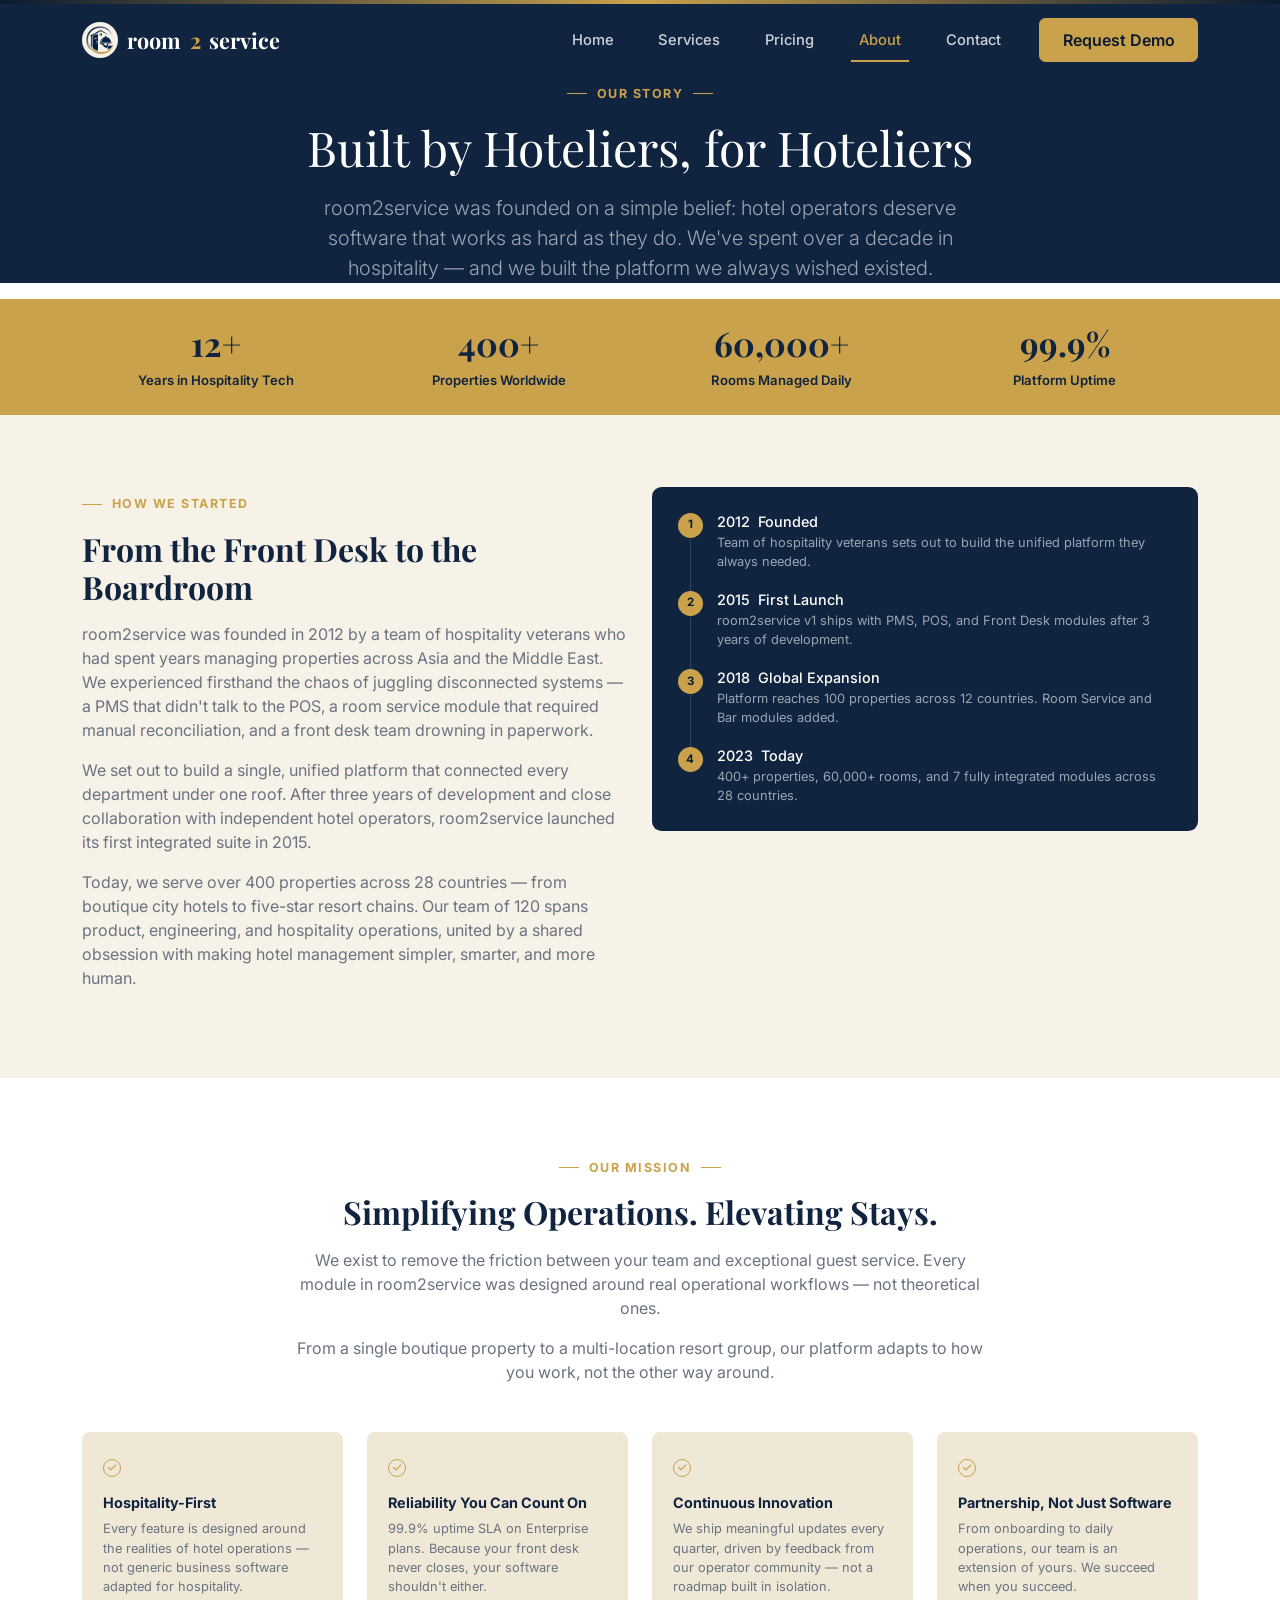
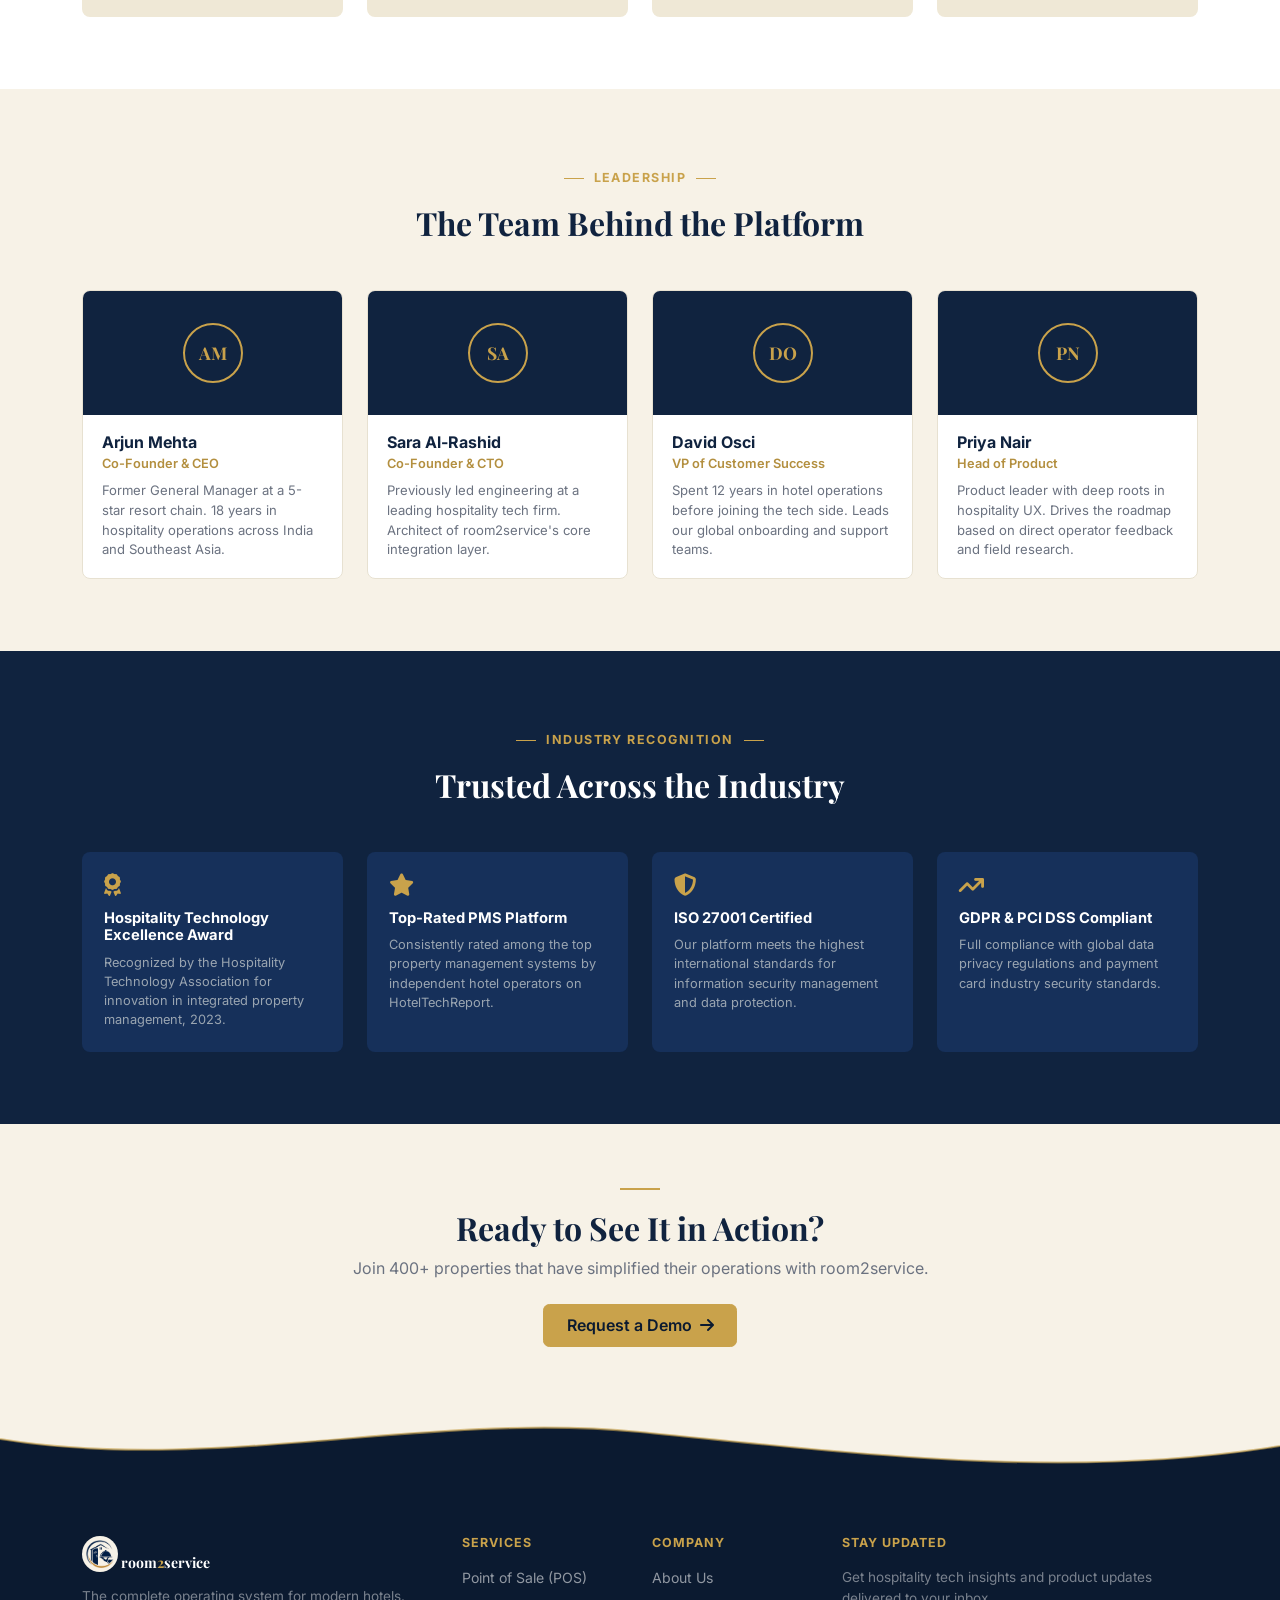
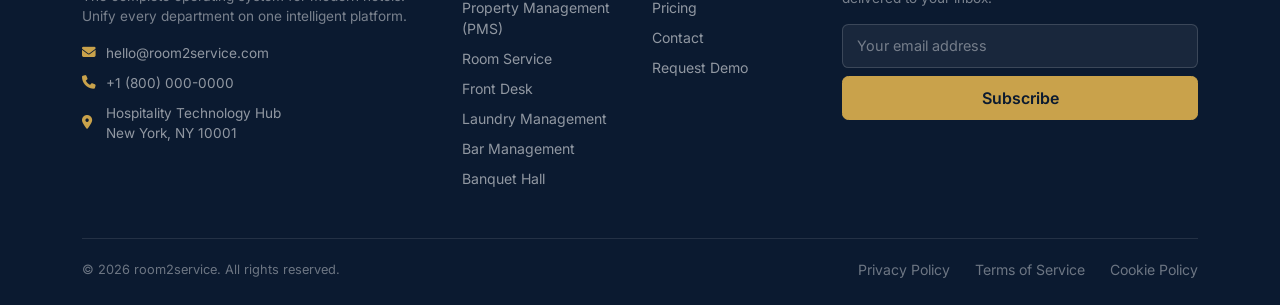
==== commit 7cc3a9d5: "Update showcase content, mobile menu and clean URLs - Showcase: rewrite copy around the real R2S mod" ====
--- a/about.html
+++ b/about.html
@@ -19,7 +19,7 @@
 <header class="site-header">
   <div class="container">
     <nav class="navbar navbar-expand-lg p-0">
-      <a class="brand" href="index.html">
+      <a class="brand" href="/">
         <span class="logo-badge"><img src="assets/logoV2-icon.png" alt="room2service logo" class="brand-logo-v2"></span>
         room<span class="two">2</span>service
       </a>
@@ -28,13 +28,13 @@
       </button>
       <div class="collapse navbar-collapse justify-content-end" id="mainNav">
         <ul class="navbar-nav site-nav align-items-lg-center py-3 py-lg-0">
-          <li class="nav-item"><a class="nav-link" href="index.html">Home</a></li>
-          <li class="nav-item"><a class="nav-link" href="services.html">Services</a></li>
-          <li class="nav-item"><a class="nav-link" href="pricing.html">Pricing</a></li>
-          <li class="nav-item"><a class="nav-link active" href="about.html">About</a></li>
-          <li class="nav-item"><a class="nav-link" href="contact.html">Contact</a></li>
+          <li class="nav-item"><a class="nav-link" href="/">Home</a></li>
+          <li class="nav-item"><a class="nav-link" href="/services">Services</a></li>
+          <li class="nav-item"><a class="nav-link" href="/pricing">Pricing</a></li>
+          <li class="nav-item"><a class="nav-link active" href="/about">About</a></li>
+          <li class="nav-item"><a class="nav-link" href="/contact">Contact</a></li>
         </ul>
-        <a href="contact.html" class="btn btn-gold mt-2 mt-lg-0 ms-lg-3">Request Demo</a>
+        <a href="/contact" class="btn btn-gold mt-2 mt-lg-0 ms-lg-3">Request Demo</a>
       </div>
     </nav>
   </div>
@@ -259,7 +259,7 @@
     <div class="divider"></div>
     <h2>Ready to See It in Action?</h2>
     <p class="text-muted-custom mb-4">Join 400+ properties that have simplified their operations with room2service.</p>
-    <a href="contact.html" class="btn btn-gold">Request a Demo <i class="fa-solid fa-arrow-right ms-1"></i></a>
+    <a href="/contact" class="btn btn-gold">Request a Demo <i class="fa-solid fa-arrow-right ms-1"></i></a>
   </div>
 </section>
 
@@ -275,7 +275,7 @@
   <div class="container">
     <div class="row gy-4">
       <div class="col-lg-4">
-        <a class="brand" href="index.html"><span class="logo-badge"><img src="assets/logoV2-icon.png" alt="room2service logo" class="brand-logo-v2 footer-logo-v2"></span> room<span class="two">2</span>service</a>
+        <a class="brand" href="/"><span class="logo-badge"><img src="assets/logoV2-icon.png" alt="room2service logo" class="brand-logo-v2 footer-logo-v2"></span> room<span class="two">2</span>service</a>
         <p class="tagline">The complete operating system for modern hotels. Unify every department on one intelligent platform.</p>
         <div class="contact-line"><i class="fa-solid fa-envelope"></i> hello@room2service.com</div>
         <div class="contact-line"><i class="fa-solid fa-phone"></i> +1 (800) 000-0000</div>
@@ -283,20 +283,20 @@
       </div>
       <div class="col-6 col-lg-2">
         <h6>Services</h6>
-        <a href="services.html">Point of Sale (POS)</a>
-        <a href="services.html">Property Management (PMS)</a>
-        <a href="services.html">Room Service</a>
-        <a href="services.html">Front Desk</a>
-        <a href="services.html">Laundry Management</a>
-        <a href="services.html">Bar Management</a>
-        <a href="services.html">Banquet Hall</a>
+        <a href="/services">Point of Sale (POS)</a>
+        <a href="/services">Property Management (PMS)</a>
+        <a href="/services">Room Service</a>
+        <a href="/services">Front Desk</a>
+        <a href="/services">Laundry Management</a>
+        <a href="/services">Bar Management</a>
+        <a href="/services">Banquet Hall</a>
       </div>
       <div class="col-6 col-lg-2">
         <h6>Company</h6>
-        <a href="about.html">About Us</a>
-        <a href="pricing.html">Pricing</a>
-        <a href="contact.html">Contact</a>
-        <a href="contact.html">Request Demo</a>
+        <a href="/about">About Us</a>
+        <a href="/pricing">Pricing</a>
+        <a href="/contact">Contact</a>
+        <a href="/contact">Request Demo</a>
       </div>
       <div class="col-lg-4">
         <h6>Stay Updated</h6>
--- a/css/style.css
+++ b/css/style.css
@@ -885,6 +885,7 @@
   .price-card.featured { transform: none; }
   .stat-divider { border-left: none; border-top: 1px solid var(--border-light); padding-top: 1rem; margin-top: 1rem; }
   .hero-section { text-align: center; }
+  .site-nav .nav-link.active::after { display: none; }
 }
 
 @media (max-width: 767.98px) {
@@ -894,6 +895,22 @@
   .testimonial-section .quote { font-size: 1.1rem; }
   .footer-bottom .text-end { text-align: left !important; margin-top: .8rem; }
   .footer-bottom a:first-child { margin-left: 0; }
+  .hero-section .d-flex.flex-wrap.gap-3 { padding-left: 1rem; }
+}
+
+/* ---------- Scroll reveal ---------- */
+.reveal {
+  opacity: 0;
+  transform: translateY(28px);
+  transition: opacity .7s cubic-bezier(.25,.1,.25,1), transform .7s cubic-bezier(.25,.1,.25,1);
+  will-change: opacity, transform;
+}
+.reveal.in-view {
+  opacity: 1;
+  transform: translateY(0);
+}
+@media (prefers-reduced-motion: reduce) {
+  .reveal { opacity: 1; transform: none; transition: none; }
 }
 
 /* ===================== PAGE LOADER ===================== */
@@ -938,18 +955,37 @@
   100% { width: 120px; height: 120px; opacity: 0; }
 }
 
-.loader-logo {
+.loader-logo-badge {
   position: relative;
   z-index: 1;
-  width: 80px;
-  height: 80px;
-  filter: drop-shadow(0 0 14px rgba(201, 162, 75, .6));
+  width: 84px;
+  height: 84px;
+  border-radius: 50%;
+  background: var(--cream);
+  display: flex;
+  align-items: center;
+  justify-content: center;
+  box-shadow: 0 0 26px rgba(201, 162, 75, .55);
   animation: loaderPulse 2s ease-in-out infinite;
+}
+.loader-logo {
+  width: 58px;
+  height: 58px;
 }
 @keyframes loaderPulse {
   0%, 100% { transform: scale(1); }
-  50% { transform: scale(1.1); }
-}
+  50% { transform: scale(1.08); }
+}
+
+.loader-brand {
+  font-family: var(--font-serif);
+  font-weight: 700;
+  font-size: 1.5rem;
+  color: var(--white);
+  letter-spacing: .3px;
+  margin-bottom: 22px;
+}
+.loader-brand .two { color: var(--gold); }
 
 .loader-bar {
   width: 160px;
@@ -969,3 +1005,54 @@
   0%   { transform: translateX(-100%); }
   100% { transform: translateX(350%); }
 }
+
+/* ---------- Mobile menu: overlay panel under the header ----------
+   Floats over the page instead of pushing it down, so pinned/scroll
+   sections (showcase page) don't jump when the menu opens. */
+@media (max-width: 991.98px) {
+  .site-header .navbar-collapse {
+    position: absolute;
+    top: 100%;
+    left: 0;
+    right: 0;
+    background: var(--navy-dark);
+    border-top: 1px solid rgba(201,162,75,.35);
+    box-shadow: 0 24px 48px rgba(0,0,0,.45);
+    padding: .5rem 1.25rem 1.5rem;
+    max-height: calc(100vh - 64px);
+    max-height: calc(100dvh - 64px);
+    overflow-y: auto;
+  }
+  .site-header .site-nav { padding: 0 !important; }
+  .site-header .site-nav .nav-item { border-bottom: 1px solid rgba(255,255,255,.08); }
+  .site-header .site-nav .nav-link {
+    display: flex;
+    align-items: center;
+    justify-content: space-between;
+    margin: 0;
+    padding: .95rem .25rem;
+    font-size: 1.05rem;
+  }
+  .site-header .site-nav .nav-link::before {
+    content: "\f105";
+    font-family: "Font Awesome 6 Free";
+    font-weight: 900;
+    font-size: .8rem;
+    color: rgba(255,255,255,.3);
+    order: 2;
+  }
+  .site-header .site-nav .nav-link.active { color: var(--gold); }
+  .site-header .site-nav .nav-link.active::before { color: var(--gold); }
+  .site-header .navbar-collapse .btn-gold {
+    display: block;
+    width: 100%;
+    margin-top: 1.25rem !important;
+    padding: .8rem 1.4rem;
+    text-align: center;
+  }
+  .navbar-toggler { padding: .35rem .55rem; }
+  .navbar-toggler:focus { box-shadow: 0 0 0 2px rgba(201,162,75,.5); }
+  .navbar-toggler[aria-expanded="true"] .navbar-toggler-icon {
+    background-image: url("data:image/svg+xml,%3csvg xmlns='http://www.w3.org/2000/svg' viewBox='0 0 30 30'%3e%3cpath stroke='rgba%2833, 37, 41, 0.75%29' stroke-linecap='round' stroke-width='2' d='M8 8l14 14M22 8L8 22'/%3e%3c/svg%3e");
+  }
+}
